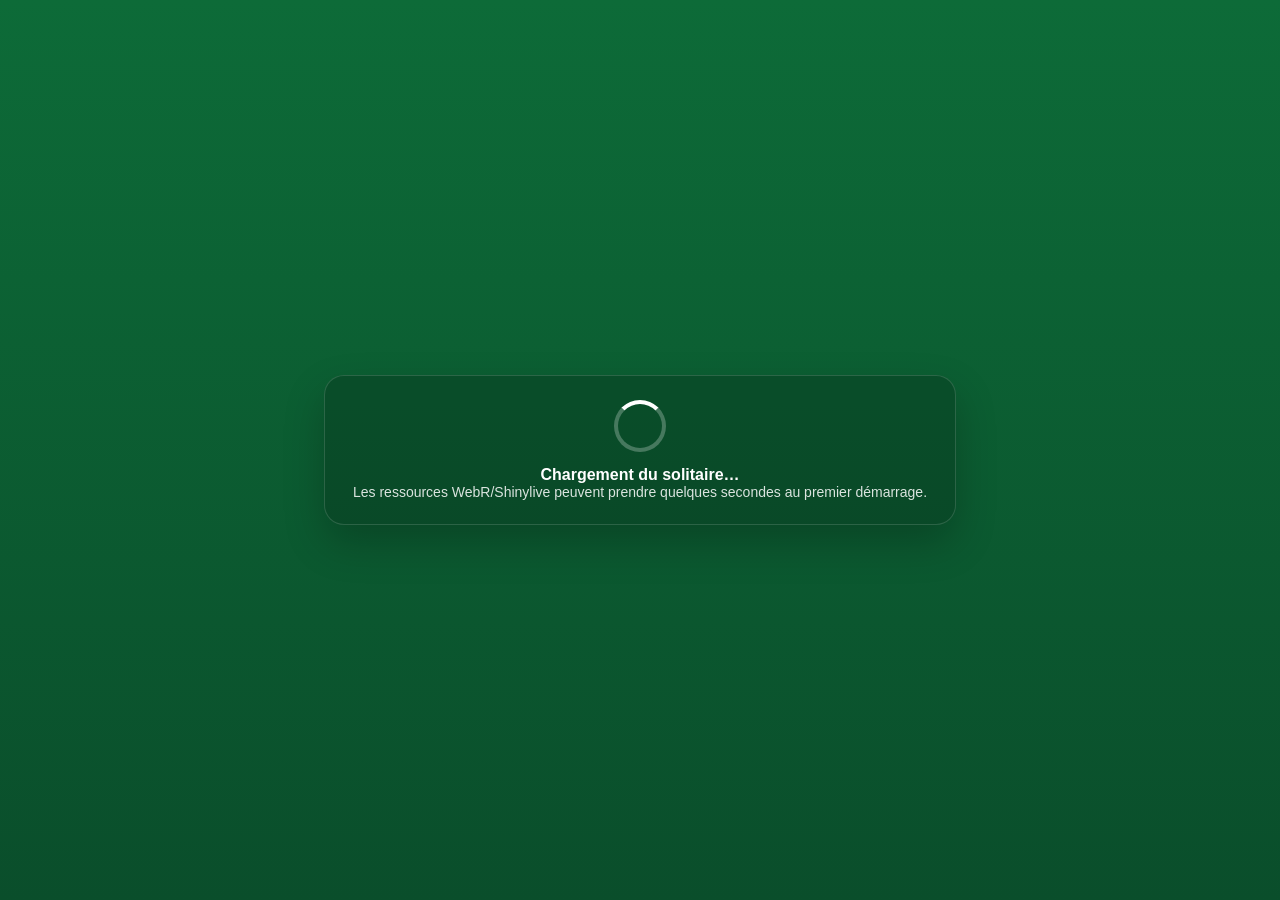
==== docs/index.html @ 302359a1 "Add files via upload" ====
<!doctype html>
<html lang="en">
  <head>
    <meta charset="UTF-8" />
    <meta name="viewport" content="width=device-width, initial-scale=1.0" />
    <title>Solitaire Klondike</title>
    <script
      src="./shinylive/load-shinylive-sw.js"
      type="module"
    ></script>
    <script type="module">
      import { runExportedApp } from "./shinylive/shinylive.js";
      runExportedApp({
        id: "root",
        appEngine: "r",
        relPath: "",
      });
      window.addEventListener("load", () => {
        setTimeout(() => {
          const overlay = document.getElementById("app-loading");
          if (overlay) overlay.remove();
        }, 1200);
      });
    </script>
    <link rel="stylesheet" href="./shinylive/style-resets.css" />
    <link rel="stylesheet" href="./shinylive/shinylive.css" />
    <style>
      html, body { margin: 0; height: 100%; background: #0a4e2b; }
      #app-loading {
        position: fixed; inset: 0; z-index: 2147483647;
        display: flex; align-items: center; justify-content: center;
        background: linear-gradient(180deg, #0d6b38 0%, #0a4e2b 100%);
        color: white; font-family: Segoe UI, Arial, sans-serif;
      }
      .loading-card {
        text-align: center; padding: 24px 28px; border-radius: 20px;
        background: rgba(0,0,0,0.18); border: 1px solid rgba(255,255,255,0.14);
        box-shadow: 0 18px 40px rgba(0,0,0,0.22);
      }
      .loading-spinner {
        width: 44px; height: 44px; margin: 0 auto 14px;
        border-radius: 50%; border: 4px solid rgba(255,255,255,0.25); border-top-color: #fff;
        animation: spin 0.9s linear infinite;
      }
      .loading-sub { opacity: 0.85; font-size: 14px; }
      @keyframes spin { to { transform: rotate(360deg); } }
      #root { height: 100vh; width: 100vw; }
    </style>

  </head>
  <body>
    
    <div id="app-loading"><div class="loading-card"><div class="loading-spinner"></div><div><strong>Chargement du solitaire…</strong></div><div class="loading-sub">Les ressources WebR/Shinylive peuvent prendre quelques secondes au premier démarrage.</div></div></div>
    <div id="root"></div>
    
  </body>
</html>
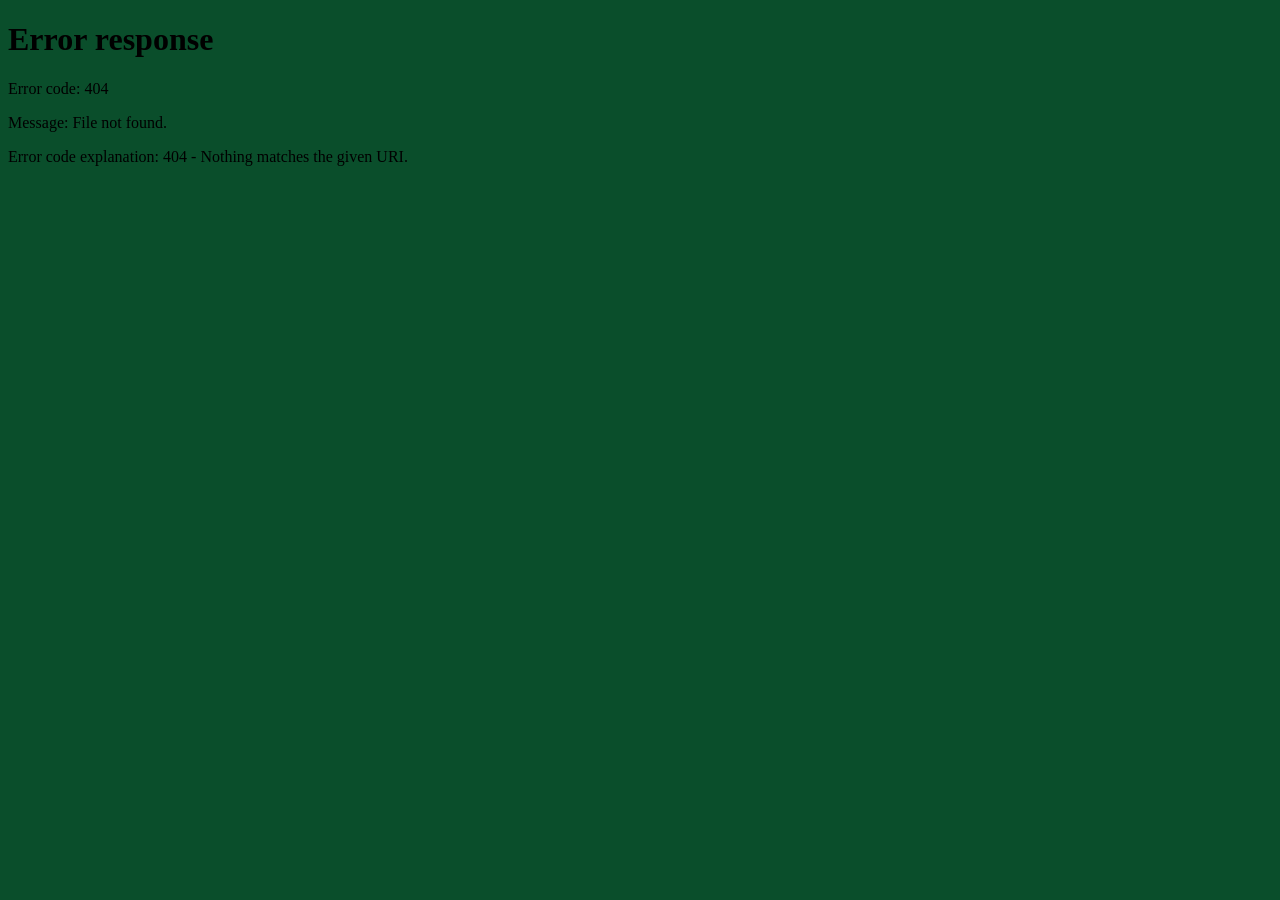
==== commit f631fa64: "Add files via upload" ====
--- a/docs/index.html
+++ b/docs/index.html
@@ -1,57 +1,119 @@
 <!doctype html>
-<html lang="en">
-  <head>
-    <meta charset="UTF-8" />
-    <meta name="viewport" content="width=device-width, initial-scale=1.0" />
-    <title>Solitaire Klondike</title>
-    <script
-      src="./shinylive/load-shinylive-sw.js"
-      type="module"
-    ></script>
-    <script type="module">
-      import { runExportedApp } from "./shinylive/shinylive.js";
-      runExportedApp({
-        id: "root",
-        appEngine: "r",
-        relPath: "",
+<html lang="fr">
+<head>
+  <meta charset="utf-8" />
+  <meta name="viewport" content="width=device-width, initial-scale=1.0" />
+  <title>Solitaire Klondike</title>
+  <style>
+    :root {
+      --bg1: #0d6b38;
+      --bg2: #0a4e2b;
+      --card: rgba(0,0,0,0.18);
+      --border: rgba(255,255,255,0.14);
+    }
+    html, body {
+      margin: 0;
+      width: 100%;
+      height: 100%;
+      overflow: hidden;
+      background: var(--bg2);
+      font-family: Segoe UI, Arial, sans-serif;
+    }
+    #loader {
+      position: fixed;
+      inset: 0;
+      z-index: 2147483647;
+      display: flex;
+      align-items: center;
+      justify-content: center;
+      background: linear-gradient(180deg, var(--bg1) 0%, var(--bg2) 100%);
+      color: white;
+      text-align: center;
+      padding: 24px;
+      transition: opacity 250ms ease;
+    }
+    .loading-card {
+      text-align: center;
+      padding: 24px 28px;
+      border-radius: 20px;
+      background: var(--card);
+      border: 1px solid var(--border);
+      box-shadow: 0 18px 40px rgba(0,0,0,0.22);
+      max-width: 520px;
+    }
+    .loading-spinner {
+      width: 44px;
+      height: 44px;
+      margin: 0 auto 14px;
+      border-radius: 50%;
+      border: 4px solid rgba(255,255,255,0.25);
+      border-top-color: #fff;
+      animation: spin 0.9s linear infinite;
+    }
+    .loading-sub {
+      opacity: 0.88;
+      font-size: 14px;
+      line-height: 1.45;
+      margin-top: 8px;
+    }
+    @keyframes spin { to { transform: rotate(360deg); } }
+
+    #appframe {
+      position: fixed;
+      inset: 0;
+      width: 100%;
+      height: 100%;
+      border: 0;
+      display: block;
+      opacity: 0;
+      background: var(--bg2);
+      transition: opacity 220ms ease;
+    }
+  </style>
+</head>
+<body>
+  <div id="loader" aria-live="polite">
+    <div class="loading-card">
+      <div class="loading-spinner"></div>
+      <div><strong>Chargement du solitaire…</strong></div>
+      <div class="loading-sub">
+        Le premier démarrage peut prendre quelques secondes pendant le chargement de WebR / Shinylive.
+      </div>
+    </div>
+  </div>
+
+  <iframe
+    id="appframe"
+    src="./app/index.html"
+    title="Solitaire"
+    loading="eager"
+    referrerpolicy="no-referrer"
+  ></iframe>
+
+  <script>
+    (function () {
+      const frame = document.getElementById('appframe');
+      const loader = document.getElementById('loader');
+      let finished = false;
+
+      function revealApp() {
+        if (finished) return;
+        finished = true;
+        frame.style.opacity = '1';
+        loader.style.opacity = '0';
+        setTimeout(() => {
+          if (loader && loader.parentNode) loader.parentNode.removeChild(loader);
+        }, 320);
+      }
+
+      frame.addEventListener('load', function () {
+        setTimeout(revealApp, 250);
       });
-      window.addEventListener("load", () => {
-        setTimeout(() => {
-          const overlay = document.getElementById("app-loading");
-          if (overlay) overlay.remove();
-        }, 1200);
-      });
-    </script>
-    <link rel="stylesheet" href="./shinylive/style-resets.css" />
-    <link rel="stylesheet" href="./shinylive/shinylive.css" />
-    <style>
-      html, body { margin: 0; height: 100%; background: #0a4e2b; }
-      #app-loading {
-        position: fixed; inset: 0; z-index: 2147483647;
-        display: flex; align-items: center; justify-content: center;
-        background: linear-gradient(180deg, #0d6b38 0%, #0a4e2b 100%);
-        color: white; font-family: Segoe UI, Arial, sans-serif;
-      }
-      .loading-card {
-        text-align: center; padding: 24px 28px; border-radius: 20px;
-        background: rgba(0,0,0,0.18); border: 1px solid rgba(255,255,255,0.14);
-        box-shadow: 0 18px 40px rgba(0,0,0,0.22);
-      }
-      .loading-spinner {
-        width: 44px; height: 44px; margin: 0 auto 14px;
-        border-radius: 50%; border: 4px solid rgba(255,255,255,0.25); border-top-color: #fff;
-        animation: spin 0.9s linear infinite;
-      }
-      .loading-sub { opacity: 0.85; font-size: 14px; }
-      @keyframes spin { to { transform: rotate(360deg); } }
-      #root { height: 100vh; width: 100vw; }
-    </style>
 
-  </head>
-  <body>
-    
-    <div id="app-loading"><div class="loading-card"><div class="loading-spinner"></div><div><strong>Chargement du solitaire…</strong></div><div class="loading-sub">Les ressources WebR/Shinylive peuvent prendre quelques secondes au premier démarrage.</div></div></div>
-    <div id="root"></div>
-    
-  </body>
+      // Fallback: if the frame is alive but slow to fully initialize, keep the loader
+      // visible a bit longer, then reveal the app anyway.
+      setTimeout(revealApp, 9000);
+    })();
+  </script>
+</body>
 </html>
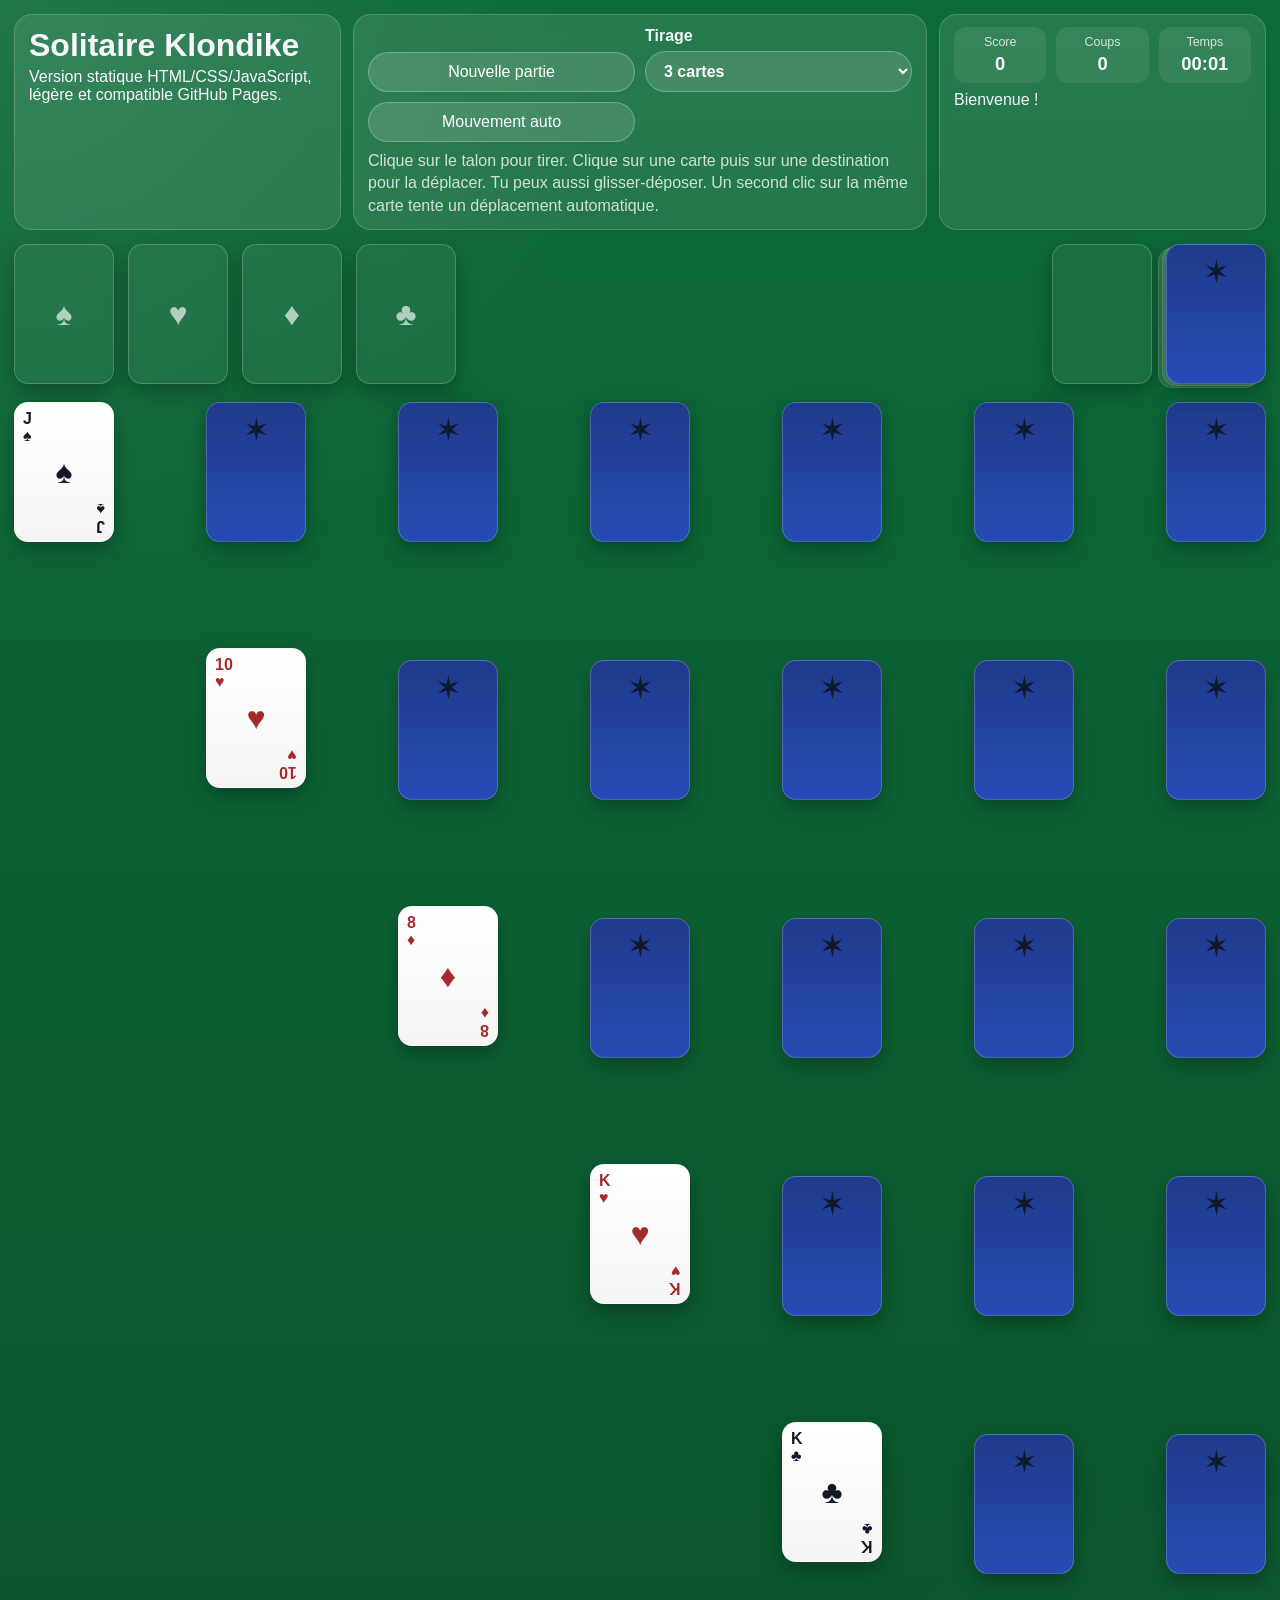
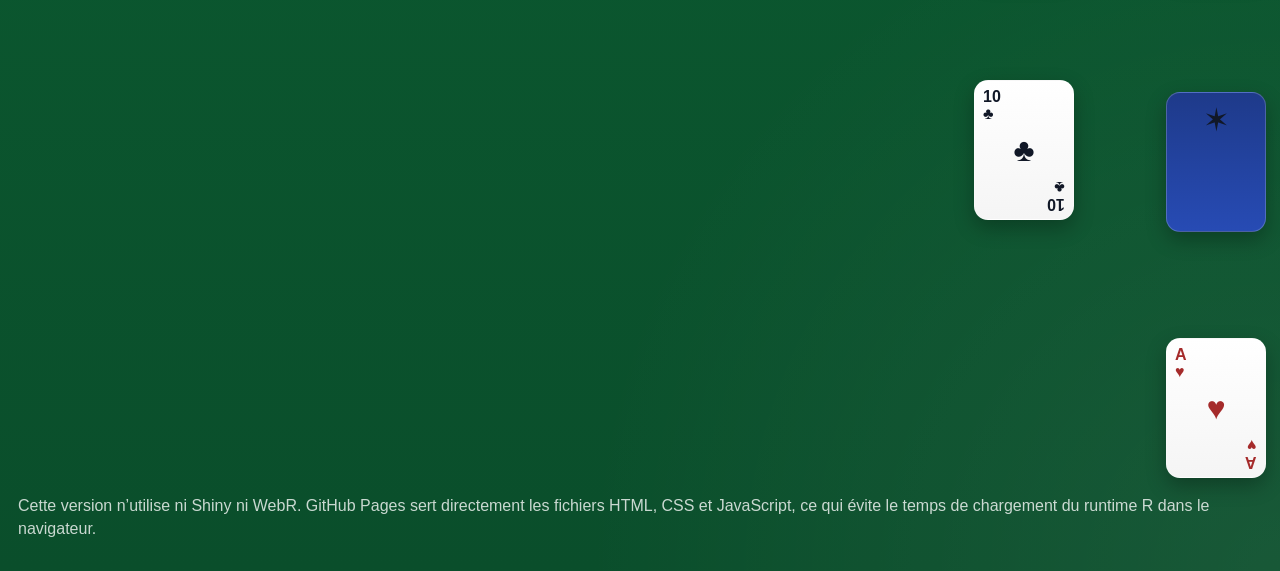
==== commit 97a4f754: "update to static version" ====
--- a/docs/index.html
+++ b/docs/index.html
@@ -2,118 +2,65 @@
 <html lang="fr">
 <head>
   <meta charset="utf-8" />
-  <meta name="viewport" content="width=device-width, initial-scale=1.0" />
+  <meta name="viewport" content="width=device-width, initial-scale=1" />
   <title>Solitaire Klondike</title>
-  <style>
-    :root {
-      --bg1: #0d6b38;
-      --bg2: #0a4e2b;
-      --card: rgba(0,0,0,0.18);
-      --border: rgba(255,255,255,0.14);
-    }
-    html, body {
-      margin: 0;
-      width: 100%;
-      height: 100%;
-      overflow: hidden;
-      background: var(--bg2);
-      font-family: Segoe UI, Arial, sans-serif;
-    }
-    #loader {
-      position: fixed;
-      inset: 0;
-      z-index: 2147483647;
-      display: flex;
-      align-items: center;
-      justify-content: center;
-      background: linear-gradient(180deg, var(--bg1) 0%, var(--bg2) 100%);
-      color: white;
-      text-align: center;
-      padding: 24px;
-      transition: opacity 250ms ease;
-    }
-    .loading-card {
-      text-align: center;
-      padding: 24px 28px;
-      border-radius: 20px;
-      background: var(--card);
-      border: 1px solid var(--border);
-      box-shadow: 0 18px 40px rgba(0,0,0,0.22);
-      max-width: 520px;
-    }
-    .loading-spinner {
-      width: 44px;
-      height: 44px;
-      margin: 0 auto 14px;
-      border-radius: 50%;
-      border: 4px solid rgba(255,255,255,0.25);
-      border-top-color: #fff;
-      animation: spin 0.9s linear infinite;
-    }
-    .loading-sub {
-      opacity: 0.88;
-      font-size: 14px;
-      line-height: 1.45;
-      margin-top: 8px;
-    }
-    @keyframes spin { to { transform: rotate(360deg); } }
-
-    #appframe {
-      position: fixed;
-      inset: 0;
-      width: 100%;
-      height: 100%;
-      border: 0;
-      display: block;
-      opacity: 0;
-      background: var(--bg2);
-      transition: opacity 220ms ease;
-    }
-  </style>
+  <link rel="stylesheet" href="style.css" />
 </head>
 <body>
-  <div id="loader" aria-live="polite">
-    <div class="loading-card">
-      <div class="loading-spinner"></div>
-      <div><strong>Chargement du solitaire…</strong></div>
-      <div class="loading-sub">
-        Le premier démarrage peut prendre quelques secondes pendant le chargement de WebR / Shinylive.
-      </div>
-    </div>
+  <div class="shell">
+    <header class="topbar">
+      <section class="panel titlebox">
+        <h1>Solitaire Klondike</h1>
+        <p>Version statique HTML/CSS/JavaScript, légère et compatible GitHub Pages.</p>
+      </section>
+
+      <section class="panel controlbox">
+        <div class="controls-grid">
+          <button id="new-game-btn">Nouvelle partie</button>
+          <label>
+            Tirage
+            <select id="draw-count">
+              <option value="1">1 carte</option>
+              <option value="3" selected>3 cartes</option>
+            </select>
+          </label>
+          <button id="auto-btn">Mouvement auto</button>
+        </div>
+        <p class="help-text">
+          Clique sur le talon pour tirer. Clique sur une carte puis sur une destination pour la déplacer.
+          Tu peux aussi glisser-déposer. Un second clic sur la même carte tente un déplacement automatique.
+        </p>
+      </section>
+
+      <section class="panel statusbox">
+        <div class="status-row">
+          <div class="metric"><span class="label">Score</span><span class="value" id="score">0</span></div>
+          <div class="metric"><span class="label">Coups</span><span class="value" id="moves">0</span></div>
+          <div class="metric"><span class="label">Temps</span><span class="value" id="elapsed">00:00</span></div>
+        </div>
+        <div id="message" class="message-line">Bienvenue !</div>
+      </section>
+    </header>
+
+    <main class="board">
+      <section class="board-top">
+        <div class="foundations" id="foundations"></div>
+        <div class="board-spacer"></div>
+        <div class="stock-waste">
+          <div id="waste"></div>
+          <div id="stock"></div>
+        </div>
+      </section>
+
+      <section class="tableau-row" id="tableau"></section>
+    </main>
+
+    <footer class="footer-help">
+      Cette version n’utilise ni Shiny ni WebR. GitHub Pages sert directement les fichiers HTML, CSS et JavaScript,
+      ce qui évite le temps de chargement du runtime R dans le navigateur. 
+    </footer>
   </div>
 
-  <iframe
-    id="appframe"
-    src="./app/index.html"
-    title="Solitaire"
-    loading="eager"
-    referrerpolicy="no-referrer"
-  ></iframe>
-
-  <script>
-    (function () {
-      const frame = document.getElementById('appframe');
-      const loader = document.getElementById('loader');
-      let finished = false;
-
-      function revealApp() {
-        if (finished) return;
-        finished = true;
-        frame.style.opacity = '1';
-        loader.style.opacity = '0';
-        setTimeout(() => {
-          if (loader && loader.parentNode) loader.parentNode.removeChild(loader);
-        }, 320);
-      }
-
-      frame.addEventListener('load', function () {
-        setTimeout(revealApp, 250);
-      });
-
-      // Fallback: if the frame is alive but slow to fully initialize, keep the loader
-      // visible a bit longer, then reveal the app anyway.
-      setTimeout(revealApp, 9000);
-    })();
-  </script>
+  <script src="game.js"></script>
 </body>
 </html>
--- a/docs/style.css
+++ b/docs/style.css
@@ -0,0 +1,221 @@
+:root {
+  --bg1: #0d6b38;
+  --bg2: #0a4e2b;
+  --panel: rgba(255,255,255,0.10);
+  --panel-border: rgba(255,255,255,0.18);
+  --ink: #f5f7fb;
+  --muted: rgba(255,255,255,0.78);
+  --card-width: 100px;
+  --card-height: 140px;
+  --shadow: rgba(0,0,0,0.28);
+  --overlap-down: 22px;
+  --overlap-up: 34px;
+  --radius: 14px;
+}
+
+* { box-sizing: border-box; }
+html, body { min-height: 100%; margin: 0; }
+body {
+  background:
+    radial-gradient(circle at top left, rgba(255,255,255,0.08), transparent 25%),
+    radial-gradient(circle at bottom right, rgba(255,255,255,0.06), transparent 28%),
+    linear-gradient(180deg, var(--bg1) 0%, var(--bg2) 100%);
+  color: var(--ink);
+  font-family: "Segoe UI", Arial, sans-serif;
+}
+
+.shell {
+  max-width: 1440px;
+  margin: 0 auto;
+  padding: 14px;
+}
+
+.topbar {
+  display: flex;
+  gap: 12px;
+  flex-wrap: wrap;
+  align-items: stretch;
+  margin-bottom: 14px;
+}
+
+.panel {
+  background: var(--panel);
+  border: 1px solid var(--panel-border);
+  border-radius: 18px;
+  padding: 12px 14px;
+  backdrop-filter: blur(5px);
+}
+
+.titlebox { min-width: 260px; flex: 1 1 320px; }
+.controlbox { flex: 2 1 560px; }
+.statusbox { min-width: 260px; flex: 1 1 320px; }
+
+h1 { margin: 0 0 4px; font-size: clamp(1.4rem, 2.5vw, 2rem); }
+p { margin: 0; }
+.help-text { color: var(--muted); margin-top: 8px; line-height: 1.4; }
+
+.controls-grid {
+  display: grid;
+  grid-template-columns: repeat(auto-fit, minmax(180px, 1fr));
+  gap: 10px;
+  align-items: end;
+}
+label { display: flex; flex-direction: column; gap: 6px; font-weight: 600; }
+button, select {
+  width: 100%;
+  border-radius: 999px;
+  border: 1px solid rgba(255,255,255,0.25);
+  background: rgba(255,255,255,0.14);
+  color: white;
+  padding: 10px 14px;
+  font: inherit;
+}
+option { color: black; }
+button:hover, select:hover { background: rgba(255,255,255,0.22); cursor: pointer; }
+
+.status-row {
+  display: grid;
+  grid-template-columns: repeat(3, minmax(70px, auto));
+  gap: 10px;
+  margin-bottom: 8px;
+}
+.metric {
+  background: rgba(255,255,255,0.08);
+  border-radius: 12px;
+  padding: 8px 10px;
+  text-align: center;
+  display: flex;
+  flex-direction: column;
+  gap: 4px;
+}
+.metric .label { color: var(--muted); font-size: 0.78rem; }
+.metric .value { font-size: 1.15rem; font-weight: 700; }
+.message-line { min-height: 24px; }
+
+.board-top {
+  display: grid;
+  grid-template-columns: auto 1fr auto;
+  gap: 20px;
+  align-items: start;
+  margin-bottom: 18px;
+}
+.foundations, .stock-waste {
+  display: flex;
+  gap: 14px;
+  align-items: flex-start;
+}
+.board-spacer { min-height: 1px; }
+.tableau-row {
+  display: grid;
+  grid-template-columns: repeat(7, minmax(90px, var(--card-width)));
+  gap: 14px;
+  align-items: start;
+  justify-content: space-between;
+}
+
+.card, .card-placeholder, .foundation-empty, .tableau-empty, .stock-stack, .recycle {
+  width: var(--card-width);
+  height: var(--card-height);
+  border-radius: var(--radius);
+}
+
+.card, .card-placeholder, .foundation-empty, .tableau-empty, .recycle {
+  border: 1px solid rgba(255,255,255,0.2);
+  box-shadow: 0 8px 20px var(--shadow);
+}
+
+.card {
+  position: relative;
+  background: linear-gradient(180deg, #ffffff 0%, #f5f5f5 100%);
+  color: #111827;
+  user-select: none;
+  overflow: hidden;
+}
+.card.red { color: #a52b2b; }
+.card.selected { outline: 3px solid rgba(255, 230, 120, 0.95); transform: translateY(-2px); }
+.card.back {
+  background:
+    linear-gradient(180deg, #1e3a8a 0%, #274bb4 100%),
+    repeating-linear-gradient(45deg, rgba(255,255,255,0.13) 0 8px, transparent 8px 16px);
+}
+.card img.card-image { width: 100%; height: 100%; object-fit: cover; display: block; }
+.card .fallback {
+  position: absolute; inset: 0;
+  display: flex; flex-direction: column; justify-content: space-between;
+  padding: 8px;
+}
+.card .corner { font-weight: 700; line-height: 1.05; }
+.card .center { display: flex; align-items: center; justify-content: center; font-size: 2rem; }
+.card .bottom { align-self: end; transform: rotate(180deg); }
+.card.clickable { cursor: pointer; }
+.card.draggable { cursor: grab; }
+
+.card-placeholder,
+.foundation-empty,
+.tableau-empty,
+.recycle {
+  display: flex;
+  align-items: center;
+  justify-content: center;
+  background: rgba(255,255,255,0.06);
+  color: rgba(255,255,255,0.65);
+  font-size: 2rem;
+}
+
+.dropzone-active {
+  outline: 3px dashed rgba(255,255,255,0.55);
+  outline-offset: 2px;
+}
+
+.stock-stack { position: relative; cursor: pointer; }
+.stock-shadow, .stock-top {
+  position: absolute; inset: 0;
+  border-radius: var(--radius);
+}
+.stock-shadow {
+  background: rgba(255,255,255,0.12);
+  border: 1px solid rgba(255,255,255,0.1);
+}
+.stock-shadow.offset-1 { transform: translate(-4px, 2px); }
+.stock-shadow.offset-2 { transform: translate(-8px, 4px); }
+.stock-top { z-index: 5; }
+
+.waste-fan {
+  position: relative;
+  height: var(--card-height);
+}
+.waste-layer { position: absolute; top: 0; }
+.waste-layer.top-layer { z-index: 4; }
+
+.tableau-col {
+  min-height: calc(var(--card-height) + 12 * var(--overlap-up));
+  position: relative;
+}
+.tableau-card-wrap { margin-top: 0; }
+.tableau-card-wrap + .tableau-card-wrap.face-down-card { margin-top: calc(var(--overlap-down) * -1 + var(--card-height)); }
+.tableau-card-wrap + .tableau-card-wrap.face-up-card { margin-top: calc(var(--overlap-up) * -1 + var(--card-height)); }
+.tableau-card-wrap + .tableau-card-wrap.first-card { margin-top: 0; }
+
+.footer-help {
+  margin-top: 16px;
+  color: var(--muted);
+  line-height: 1.45;
+  padding: 0 4px 16px;
+}
+
+@media (max-width: 980px) {
+  :root {
+    --card-width: 82px;
+    --card-height: 118px;
+    --overlap-down: 18px;
+    --overlap-up: 28px;
+  }
+  .board-top { grid-template-columns: 1fr; }
+  .foundations, .stock-waste { justify-content: center; flex-wrap: wrap; }
+  .tableau-row {
+    grid-template-columns: repeat(7, minmax(72px, var(--card-width)));
+    overflow-x: auto;
+    justify-content: start;
+    padding-bottom: 6px;
+  }
+}
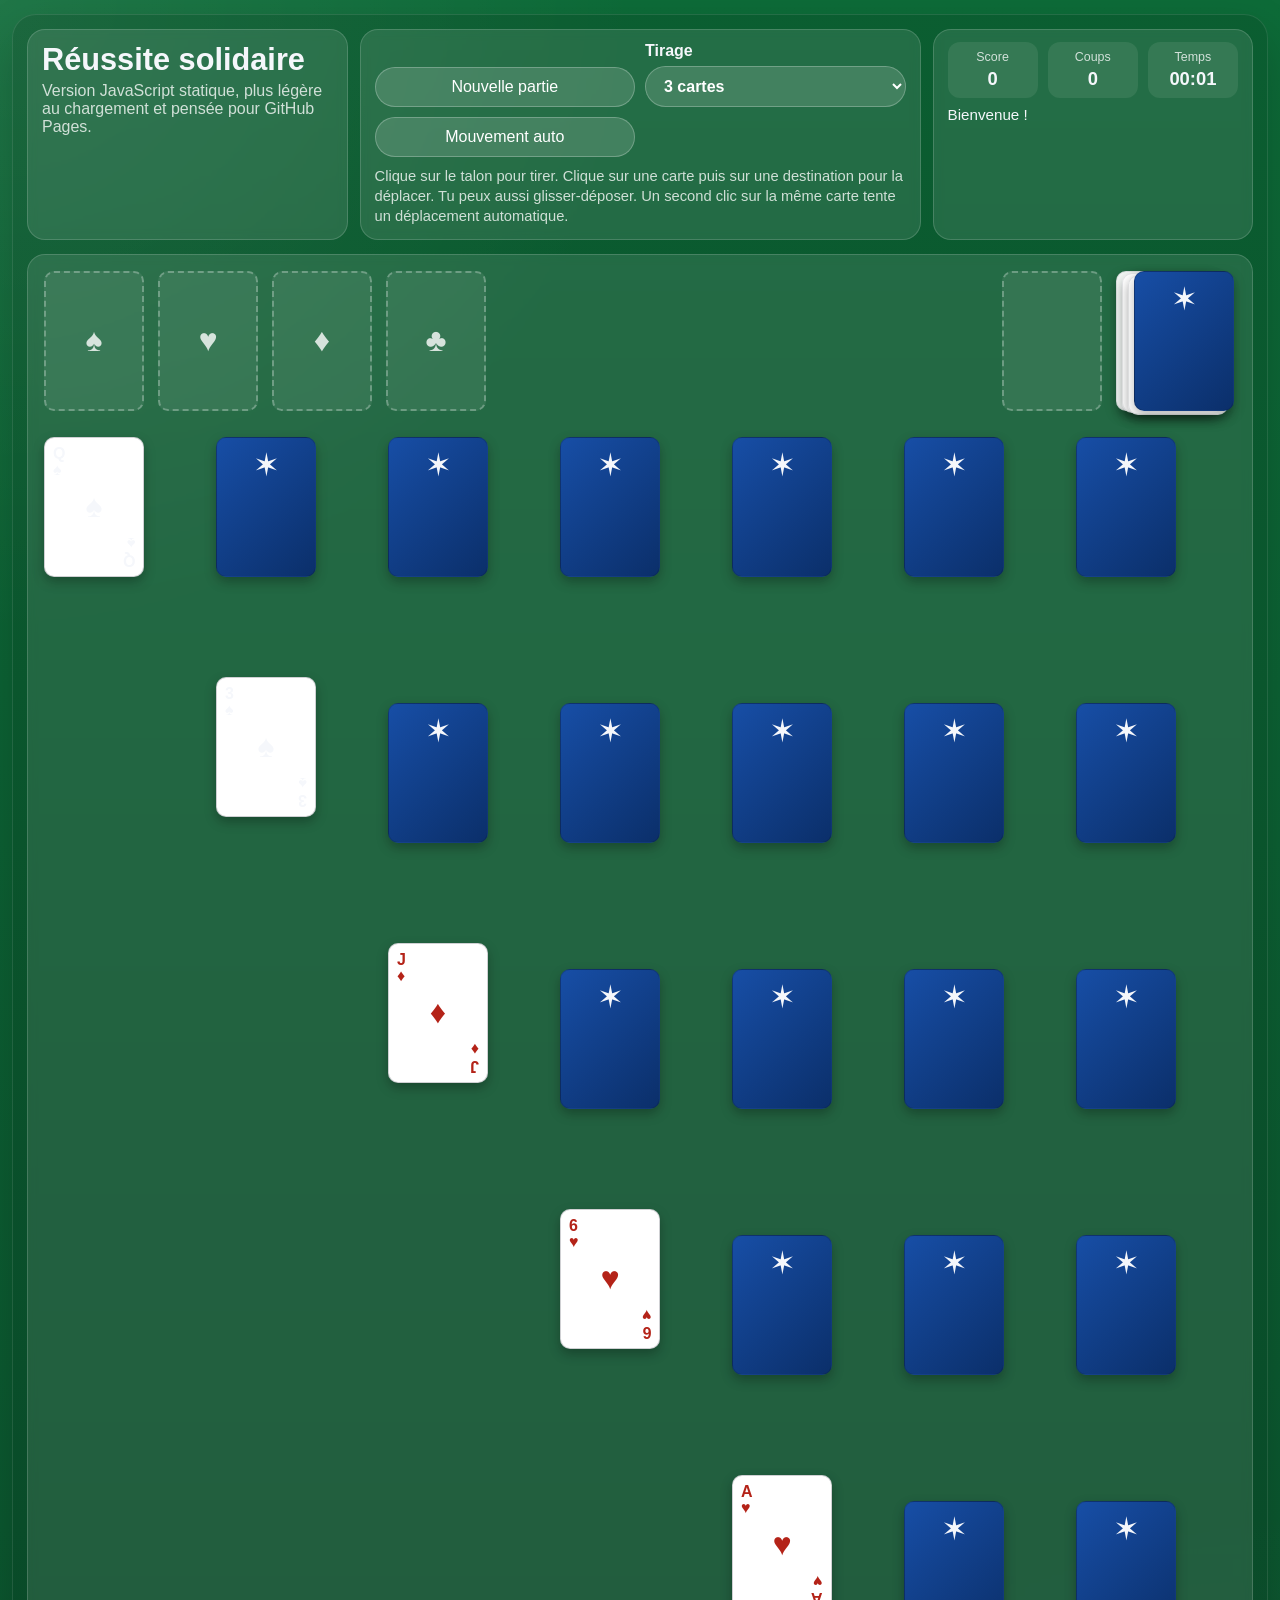
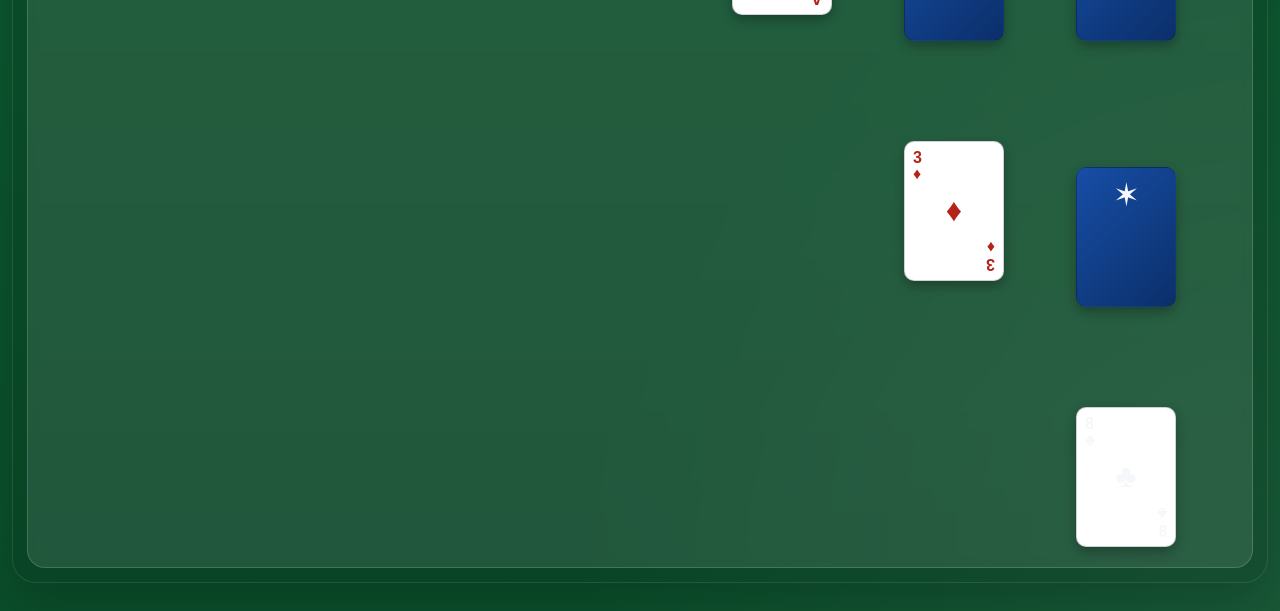
==== commit b5dcb7a2: "update" ====
--- a/docs/index.html
+++ b/docs/index.html
@@ -2,63 +2,63 @@
 <html lang="fr">
 <head>
   <meta charset="utf-8" />
-  <meta name="viewport" content="width=device-width, initial-scale=1" />
-  <title>Solitaire Klondike</title>
+  <meta name="viewport" content="width=device-width, initial-scale=1, viewport-fit=cover" />
+  <title>Réussite solidaire</title>
   <link rel="stylesheet" href="style.css" />
 </head>
 <body>
-  <div class="shell">
-    <header class="topbar">
-      <section class="panel titlebox">
-        <h1>Solitaire Klondike</h1>
-        <p>Version statique HTML/CSS/JavaScript, légère et compatible GitHub Pages.</p>
-      </section>
+  <div class="page-wrap">
+    <div class="shell">
+      <header class="topbar">
+        <section class="panel titlebox">
+          <h1 class="app-title">Réussite solidaire</h1>
+          <p class="subtitle">Version JavaScript statique, plus légère au chargement et pensée pour GitHub Pages.</p>
+        </section>
 
-      <section class="panel controlbox">
-        <div class="controls-grid">
-          <button id="new-game-btn">Nouvelle partie</button>
-          <label>
-            Tirage
-            <select id="draw-count">
-              <option value="1">1 carte</option>
-              <option value="3" selected>3 cartes</option>
-            </select>
-          </label>
-          <button id="auto-btn">Mouvement auto</button>
-        </div>
-        <p class="help-text">
-          Clique sur le talon pour tirer. Clique sur une carte puis sur une destination pour la déplacer.
-          Tu peux aussi glisser-déposer. Un second clic sur la même carte tente un déplacement automatique.
-        </p>
-      </section>
+        <section class="panel controlbox">
+          <div class="controls-grid">
+            <button id="new-game-btn" type="button">Nouvelle partie</button>
 
-      <section class="panel statusbox">
-        <div class="status-row">
-          <div class="metric"><span class="label">Score</span><span class="value" id="score">0</span></div>
-          <div class="metric"><span class="label">Coups</span><span class="value" id="moves">0</span></div>
-          <div class="metric"><span class="label">Temps</span><span class="value" id="elapsed">00:00</span></div>
-        </div>
-        <div id="message" class="message-line">Bienvenue !</div>
-      </section>
-    </header>
+            <label>
+              Tirage
+              <select id="draw-count">
+                <option value="1">1 carte</option>
+                <option value="3" selected>3 cartes</option>
+              </select>
+            </label>
 
-    <main class="board">
-      <section class="board-top">
-        <div class="foundations" id="foundations"></div>
-        <div class="board-spacer"></div>
-        <div class="stock-waste">
-          <div id="waste"></div>
-          <div id="stock"></div>
-        </div>
-      </section>
+            <button id="auto-btn" type="button">Mouvement auto</button>
+          </div>
 
-      <section class="tableau-row" id="tableau"></section>
-    </main>
+          <p class="help-text">
+            Clique sur le talon pour tirer. Clique sur une carte puis sur une destination pour la déplacer.
+            Tu peux aussi glisser-déposer. Un second clic sur la même carte tente un déplacement automatique.
+          </p>
+        </section>
 
-    <footer class="footer-help">
-      Cette version n’utilise ni Shiny ni WebR. GitHub Pages sert directement les fichiers HTML, CSS et JavaScript,
-      ce qui évite le temps de chargement du runtime R dans le navigateur. 
-    </footer>
+        <section class="panel statusbox">
+          <div class="status-row">
+            <div class="metric"><span class="label">Score</span><span class="value" id="score">0</span></div>
+            <div class="metric"><span class="label">Coups</span><span class="value" id="moves">0</span></div>
+            <div class="metric"><span class="label">Temps</span><span class="value" id="elapsed">00:00</span></div>
+          </div>
+          <div id="message" class="message-line">Bienvenue !</div>
+        </section>
+      </header>
+
+      <main class="board panel">
+        <section class="board-top">
+          <div class="foundations" id="foundations"></div>
+          <div class="board-spacer" aria-hidden="true"></div>
+          <div class="stock-waste">
+            <div id="waste"></div>
+            <div id="stock"></div>
+          </div>
+        </section>
+
+        <section class="tableau-row" id="tableau"></section>
+      </main>
+    </div>
   </div>
 
   <script src="game.js"></script>
--- a/docs/style.css
+++ b/docs/style.css
@@ -2,15 +2,15 @@
   --bg1: #0d6b38;
   --bg2: #0a4e2b;
   --panel: rgba(255,255,255,0.10);
-  --panel-border: rgba(255,255,255,0.18);
+  --panel-border: rgba(255,255,255,0.16);
   --ink: #f5f7fb;
   --muted: rgba(255,255,255,0.78);
   --card-width: 100px;
   --card-height: 140px;
+  --overlap-down: 14px;
+  --overlap-up: 40px;
   --shadow: rgba(0,0,0,0.28);
-  --overlap-down: 22px;
-  --overlap-up: 34px;
-  --radius: 14px;
+  --radius: 12px;
 }
 
 * { box-sizing: border-box; }
@@ -24,9 +24,17 @@
   font-family: "Segoe UI", Arial, sans-serif;
 }
 
-.shell {
+.page-wrap {
   max-width: 1440px;
   margin: 0 auto;
+  padding: 14px 12px 28px;
+}
+
+.shell {
+  border-radius: 24px;
+  background: rgba(0,0,0,0.12);
+  border: 1px solid rgba(255,255,255,0.10);
+  box-shadow: 0 20px 45px rgba(0,0,0,0.18);
   padding: 14px;
 }
 
@@ -35,6 +43,7 @@
   gap: 12px;
   flex-wrap: wrap;
   align-items: stretch;
+  justify-content: space-between;
   margin-bottom: 14px;
 }
 
@@ -46,13 +55,18 @@
   backdrop-filter: blur(5px);
 }
 
-.titlebox { min-width: 260px; flex: 1 1 320px; }
+.titlebox { min-width: 280px; flex: 1 1 320px; }
 .controlbox { flex: 2 1 560px; }
-.statusbox { min-width: 260px; flex: 1 1 320px; }
-
-h1 { margin: 0 0 4px; font-size: clamp(1.4rem, 2.5vw, 2rem); }
-p { margin: 0; }
-.help-text { color: var(--muted); margin-top: 8px; line-height: 1.4; }
+.statusbox { min-width: 280px; flex: 1 1 320px; }
+.board { padding: 16px 16px 20px; }
+
+.app-title {
+  font-size: clamp(1.4rem, 2.4vw, 2rem);
+  font-weight: 700;
+  margin: 0 0 4px 0;
+}
+.subtitle { margin: 0; color: var(--muted); }
+.help-text { color: var(--muted); font-size: 0.92rem; line-height: 1.35; margin: 10px 0 0; }
 
 .controls-grid {
   display: grid;
@@ -60,8 +74,16 @@
   gap: 10px;
   align-items: end;
 }
-label { display: flex; flex-direction: column; gap: 6px; font-weight: 600; }
-button, select {
+
+label {
+  display: flex;
+  flex-direction: column;
+  gap: 6px;
+  font-weight: 600;
+}
+
+button,
+select {
   width: 100%;
   border-radius: 999px;
   border: 1px solid rgba(255,255,255,0.25);
@@ -70,8 +92,13 @@
   padding: 10px 14px;
   font: inherit;
 }
+
 option { color: black; }
-button:hover, select:hover { background: rgba(255,255,255,0.22); cursor: pointer; }
+button:hover,
+select:hover {
+  background: rgba(255,255,255,0.22);
+  cursor: pointer;
+}
 
 .status-row {
   display: grid;
@@ -88,9 +115,9 @@
   flex-direction: column;
   gap: 4px;
 }
-.metric .label { color: var(--muted); font-size: 0.78rem; }
+.metric .label { font-size: 0.78rem; color: var(--muted); }
 .metric .value { font-size: 1.15rem; font-weight: 700; }
-.message-line { min-height: 24px; }
+.message-line { min-height: 24px; font-size: 0.95rem; }
 
 .board-top {
   display: grid;
@@ -99,66 +126,116 @@
   align-items: start;
   margin-bottom: 18px;
 }
-.foundations, .stock-waste {
+.board-spacer { min-height: 1px; }
+.foundations {
+  display: flex;
+  gap: 14px;
+  justify-content: flex-end;
+  flex-wrap: wrap;
+}
+.stock-waste {
   display: flex;
   gap: 14px;
   align-items: flex-start;
-}
-.board-spacer { min-height: 1px; }
+  justify-content: flex-end;
+}
+
 .tableau-row {
   display: grid;
-  grid-template-columns: repeat(7, minmax(90px, var(--card-width)));
-  gap: 14px;
+  grid-template-columns: repeat(7, minmax(110px, 1fr));
+  gap: 12px;
   align-items: start;
-  justify-content: space-between;
-}
-
-.card, .card-placeholder, .foundation-empty, .tableau-empty, .stock-stack, .recycle {
+}
+
+.card,
+.card-placeholder,
+.foundation-empty,
+.tableau-empty,
+.recycle,
+.stock-stack {
   width: var(--card-width);
   height: var(--card-height);
-  border-radius: var(--radius);
-}
-
-.card, .card-placeholder, .foundation-empty, .tableau-empty, .recycle {
-  border: 1px solid rgba(255,255,255,0.2);
-  box-shadow: 0 8px 20px var(--shadow);
-}
-
-.card {
-  position: relative;
-  background: linear-gradient(180deg, #ffffff 0%, #f5f5f5 100%);
-  color: #111827;
-  user-select: none;
-  overflow: hidden;
-}
-.card.red { color: #a52b2b; }
-.card.selected { outline: 3px solid rgba(255, 230, 120, 0.95); transform: translateY(-2px); }
-.card.back {
-  background:
-    linear-gradient(180deg, #1e3a8a 0%, #274bb4 100%),
-    repeating-linear-gradient(45deg, rgba(255,255,255,0.13) 0 8px, transparent 8px 16px);
-}
-.card img.card-image { width: 100%; height: 100%; object-fit: cover; display: block; }
-.card .fallback {
-  position: absolute; inset: 0;
-  display: flex; flex-direction: column; justify-content: space-between;
-  padding: 8px;
-}
-.card .corner { font-weight: 700; line-height: 1.05; }
-.card .center { display: flex; align-items: center; justify-content: center; font-size: 2rem; }
-.card .bottom { align-self: end; transform: rotate(180deg); }
-.card.clickable { cursor: pointer; }
-.card.draggable { cursor: grab; }
-
+  border-radius: 10px;
+}
+
+.card,
 .card-placeholder,
 .foundation-empty,
 .tableau-empty,
 .recycle {
+  overflow: hidden;
+  position: relative;
   display: flex;
   align-items: center;
   justify-content: center;
-  background: rgba(255,255,255,0.06);
-  color: rgba(255,255,255,0.65);
+  user-select: none;
+  transition: transform 0.08s ease, box-shadow 0.08s ease, outline 0.08s ease;
+}
+
+.card {
+  background: #ffffff;
+  border: 1px solid rgba(17,24,39,0.20);
+  box-shadow: 0 5px 12px var(--shadow);
+}
+.card:hover { transform: translateY(-1px); }
+.card.red { color: #b42318; }
+.card.selected,
+.foundation-empty.selected,
+.tableau-empty.selected {
+  outline: 3px solid #facc15;
+  outline-offset: 2px;
+  box-shadow: 0 0 0 4px rgba(250, 204, 21, 0.15), 0 6px 16px var(--shadow);
+}
+.card.clickable { cursor: pointer; }
+.card.draggable { cursor: grab; }
+
+.card.back {
+  background:
+    linear-gradient(135deg, #174ea6, #0b2f6a),
+    repeating-linear-gradient(45deg, rgba(255,255,255,0.10) 0 8px, transparent 8px 16px);
+}
+
+.card img.card-image {
+  width: 100%;
+  height: 100%;
+  object-fit: cover;
+  display: block;
+}
+
+.card .fallback {
+  position: absolute;
+  inset: 0;
+  display: flex;
+  flex-direction: column;
+  justify-content: space-between;
+  padding: 8px;
+}
+
+.card .corner {
+  font-weight: 700;
+  line-height: 1.05;
+}
+
+.card .center {
+  display: flex;
+  align-items: center;
+  justify-content: center;
+  font-size: 2rem;
+}
+
+.card .bottom {
+  align-self: end;
+  transform: rotate(180deg);
+}
+
+.card-placeholder,
+.foundation-empty,
+.tableau-empty,
+.recycle {
+  background: rgba(255,255,255,0.08);
+  border: 2px dashed rgba(255,255,255,0.28);
+  color: rgba(255,255,255,0.80);
+  box-shadow: none;
   font-size: 2rem;
 }
 
@@ -167,53 +244,68 @@
   outline-offset: 2px;
 }
 
-.stock-stack { position: relative; cursor: pointer; }
-.stock-shadow, .stock-top {
-  position: absolute; inset: 0;
-  border-radius: var(--radius);
+.stock-stack {
+  position: relative;
+  width: calc(var(--card-width) + 20px);
+  height: calc(var(--card-height) + 8px);
+  cursor: pointer;
+}
+.stock-shadow,
+.stock-top {
+  position: absolute;
+  top: 0;
+  left: 0;
 }
 .stock-shadow {
-  background: rgba(255,255,255,0.12);
-  border: 1px solid rgba(255,255,255,0.1);
-}
-.stock-shadow.offset-1 { transform: translate(-4px, 2px); }
-.stock-shadow.offset-2 { transform: translate(-8px, 4px); }
-.stock-top { z-index: 5; }
+  width: var(--card-width);
+  height: var(--card-height);
+  border-radius: 10px;
+  background: rgba(255,255,255,0.95);
+  border: 1px solid rgba(17,24,39,0.10);
+  box-shadow: 0 5px 12px var(--shadow);
+}
+.stock-shadow.offset-1 { left: 6px; top: 2px; }
+.stock-shadow.offset-2 { left: 12px; top: 4px; }
+.stock-top { left: 18px; top: 0; }
 
 .waste-fan {
   position: relative;
   height: var(--card-height);
-}
-.waste-layer { position: absolute; top: 0; }
+  min-width: var(--card-width);
+}
+.waste-layer {
+  position: absolute;
+  top: 0;
+}
+.waste-layer.under-layer {
+  pointer-events: none;
+  opacity: 0.96;
+}
 .waste-layer.top-layer { z-index: 4; }
 
 .tableau-col {
-  min-height: calc(var(--card-height) + 12 * var(--overlap-up));
+  min-height: calc(var(--card-height) + 180px);
   position: relative;
 }
-.tableau-card-wrap { margin-top: 0; }
+.tableau-card-wrap.first-card { margin-top: 0 !important; }
+.tableau-card-wrap.face-down-card { margin-top: calc(var(--overlap-down) * -1); }
+.tableau-card-wrap.face-up-card { margin-top: calc(var(--overlap-up) * -1); }
 .tableau-card-wrap + .tableau-card-wrap.face-down-card { margin-top: calc(var(--overlap-down) * -1 + var(--card-height)); }
 .tableau-card-wrap + .tableau-card-wrap.face-up-card { margin-top: calc(var(--overlap-up) * -1 + var(--card-height)); }
-.tableau-card-wrap + .tableau-card-wrap.first-card { margin-top: 0; }
-
-.footer-help {
-  margin-top: 16px;
-  color: var(--muted);
-  line-height: 1.45;
-  padding: 0 4px 16px;
-}
 
 @media (max-width: 980px) {
   :root {
     --card-width: 82px;
     --card-height: 118px;
-    --overlap-down: 18px;
-    --overlap-up: 28px;
+    --overlap-down: 12px;
+    --overlap-up: 34px;
   }
+
   .board-top { grid-template-columns: 1fr; }
-  .foundations, .stock-waste { justify-content: center; flex-wrap: wrap; }
+  .foundations,
+  .stock-waste { justify-content: center; }
   .tableau-row {
-    grid-template-columns: repeat(7, minmax(72px, var(--card-width)));
+    grid-template-columns: repeat(7, minmax(90px, var(--card-width)));
     overflow-x: auto;
     justify-content: start;
     padding-bottom: 6px;
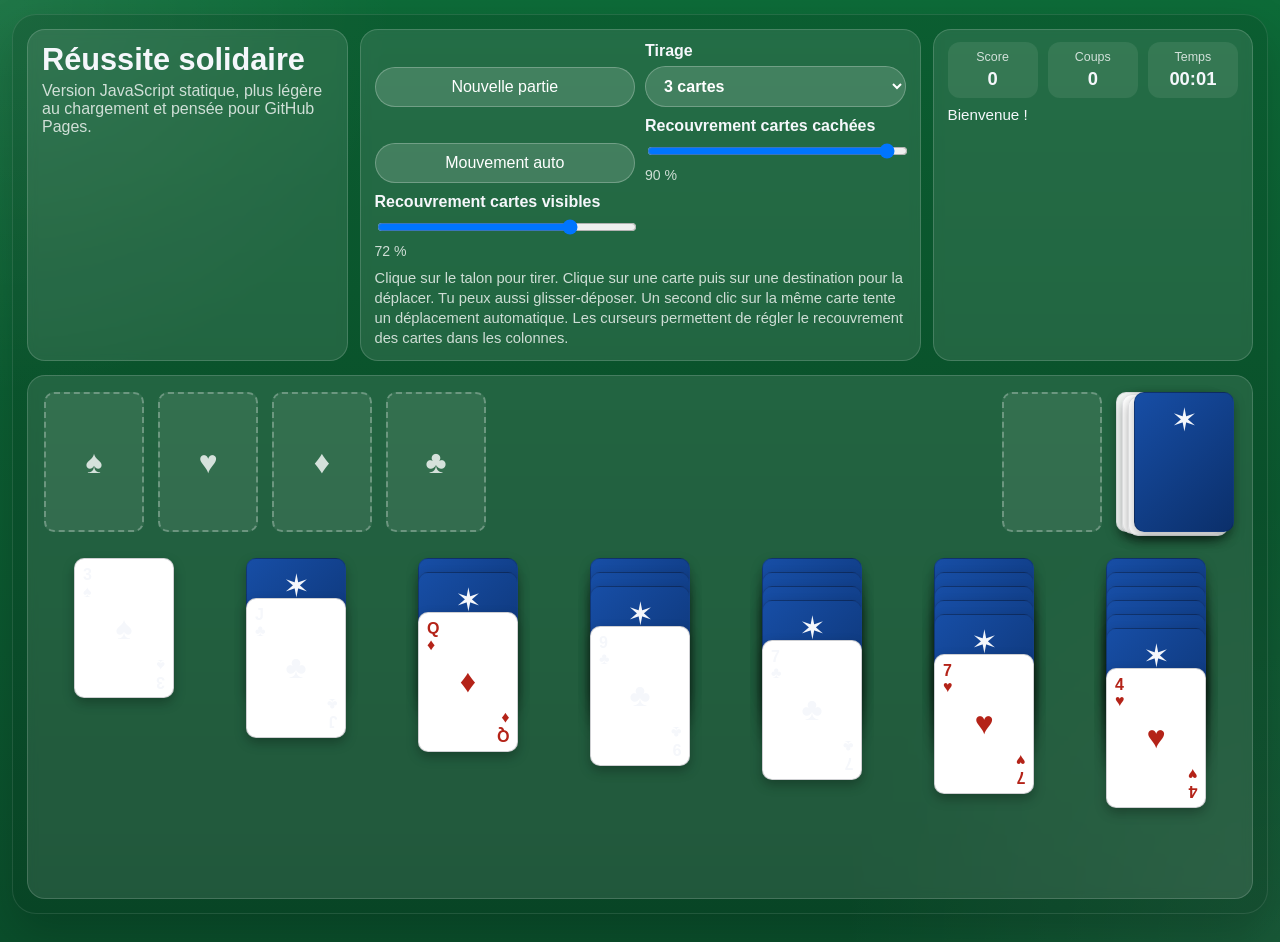
==== commit c9ff1838: "update" ====
--- a/docs/index.html
+++ b/docs/index.html
@@ -28,11 +28,24 @@
             </label>
 
             <button id="auto-btn" type="button">Mouvement auto</button>
+
+            <label>
+              Recouvrement cartes cachées
+              <input id="overlap-down" type="range" min="0" max="95" step="1" value="90" />
+              <span class="range-hint"><span id="overlap-down-value">90</span> %</span>
+            </label>
+
+            <label>
+              Recouvrement cartes visibles
+              <input id="overlap-up" type="range" min="0" max="95" step="1" value="72" />
+              <span class="range-hint"><span id="overlap-up-value">72</span> %</span>
+            </label>
           </div>
 
           <p class="help-text">
             Clique sur le talon pour tirer. Clique sur une carte puis sur une destination pour la déplacer.
             Tu peux aussi glisser-déposer. Un second clic sur la même carte tente un déplacement automatique.
+            Les curseurs permettent de régler le recouvrement des cartes dans les colonnes.
           </p>
         </section>
 
--- a/docs/style.css
+++ b/docs/style.css
@@ -7,8 +7,10 @@
   --muted: rgba(255,255,255,0.78);
   --card-width: 100px;
   --card-height: 140px;
-  --overlap-down: 14px;
-  --overlap-up: 40px;
+  --overlap-down-percent: 90;
+  --overlap-up-percent: 72;
+  --overlap-down: calc(var(--card-height) * (100 - var(--overlap-down-percent)) / 100);
+  --overlap-up: calc(var(--card-height) * (100 - var(--overlap-up-percent)) / 100);
   --shadow: rgba(0,0,0,0.28);
   --radius: 12px;
 }
@@ -286,19 +288,22 @@
 .tableau-col {
   min-height: calc(var(--card-height) + 180px);
   position: relative;
-}
-.tableau-card-wrap.first-card { margin-top: 0 !important; }
-.tableau-card-wrap.face-down-card { margin-top: calc(var(--overlap-down) * -1); }
-.tableau-card-wrap.face-up-card { margin-top: calc(var(--overlap-up) * -1); }
-.tableau-card-wrap + .tableau-card-wrap.face-down-card { margin-top: calc(var(--overlap-down) * -1 + var(--card-height)); }
-.tableau-card-wrap + .tableau-card-wrap.face-up-card { margin-top: calc(var(--overlap-up) * -1 + var(--card-height)); }
+  width: var(--card-width);
+  justify-self: center;
+}
+.tableau-card-wrap {
+  position: relative;
+  width: var(--card-width);
+}
+.tableau-card-wrap.first-card { margin-top: 0; }
+.tableau-card-wrap.face-down-card { margin-top: calc(-1 * (var(--card-height) - var(--overlap-down))); }
+.tableau-card-wrap.face-up-card { margin-top: calc(-1 * (var(--card-height) - var(--overlap-up))); }
+.tableau-card-wrap .card { position: relative; z-index: 1; }
 
 @media (max-width: 980px) {
   :root {
     --card-width: 82px;
     --card-height: 118px;
-    --overlap-down: 12px;
-    --overlap-up: 34px;
   }
 
   .board-top { grid-template-columns: 1fr; }
@@ -311,3 +316,29 @@
     padding-bottom: 6px;
   }
 }
+
+
+input[type="range"] {
+  width: 100%;
+  padding: 0;
+  background: transparent;
+}
+.range-hint {
+  font-size: 0.88rem;
+  color: var(--muted);
+  font-weight: 500;
+}
+.stock-png {
+  position: absolute;
+  inset: 0;
+  width: var(--card-width);
+  height: var(--card-height);
+  object-fit: cover;
+  border-radius: 10px;
+  display: block;
+  z-index: 2;
+}
+.stock-top.has-stock-image {
+  background: transparent;
+}
+.stock-top.has-stock-image .fallback { display: none; }
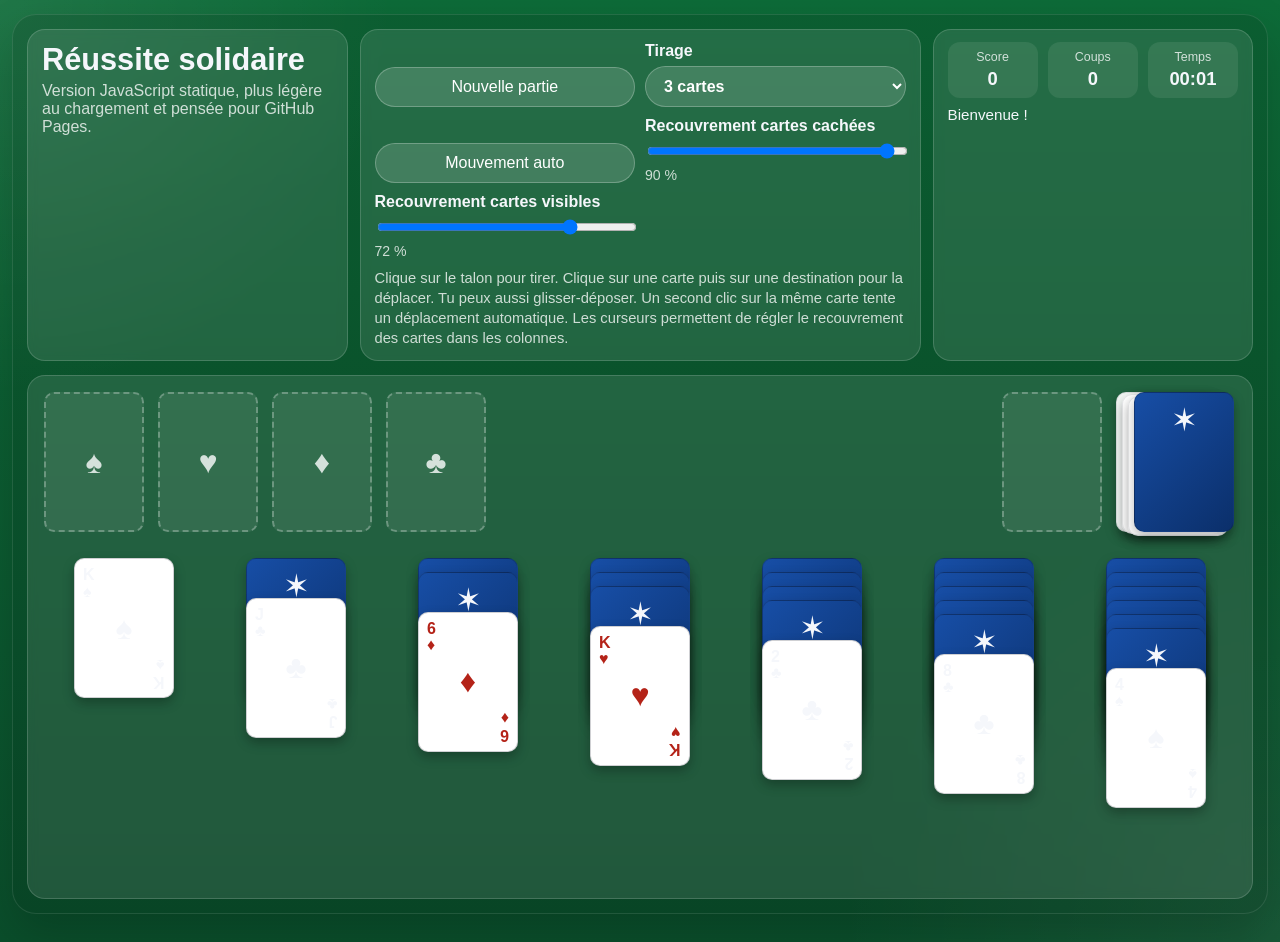
==== commit 41bcfef1: "update" ====
--- a/docs/index.html
+++ b/docs/index.html
@@ -5,6 +5,7 @@
   <meta name="viewport" content="width=device-width, initial-scale=1, viewport-fit=cover" />
   <title>Réussite solidaire</title>
   <link rel="stylesheet" href="style.css" />
+  <link rel="preload" as="image" href="assets/cards/default/stock.png" />
 </head>
 <body>
   <div class="page-wrap">
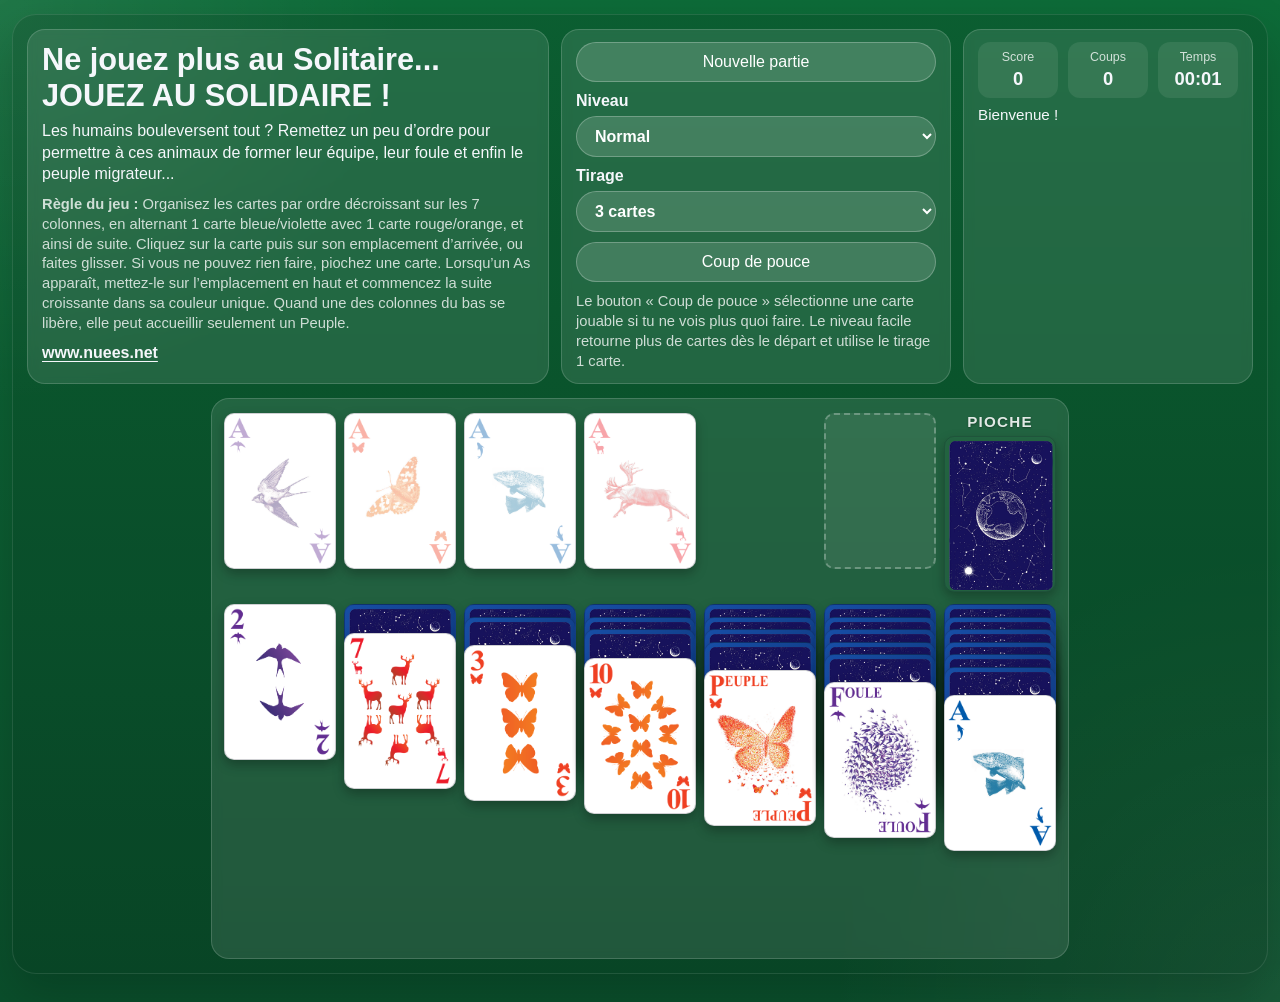
==== commit e1a9e697: "updated content" ====
--- a/docs/index.html
+++ b/docs/index.html
@@ -6,19 +6,39 @@
   <title>Réussite solidaire</title>
   <link rel="stylesheet" href="style.css" />
   <link rel="preload" as="image" href="assets/cards/default/stock.png" />
+  <link rel="preload" as="image" href="assets/cards/default/cartes-nuees-solidaire-PEUPLE.png" />
 </head>
 <body>
   <div class="page-wrap">
     <div class="shell">
       <header class="topbar">
         <section class="panel titlebox">
-          <h1 class="app-title">Réussite solidaire</h1>
-          <p class="subtitle">Version JavaScript statique, plus légère au chargement et pensée pour GitHub Pages.</p>
+          <h1 class="app-title">Ne jouez plus au Solitaire... <span>JOUEZ AU SOLIDAIRE !</span></h1>
+          <p class="subtitle">
+            Les humains bouleversent tout ? Remettez un peu d’ordre pour permettre à ces animaux de former leur équipe,
+            leur foule et enfin le peuple migrateur...
+          </p>
+          <p class="rules-text">
+            <strong>Règle du jeu :</strong> Organisez les cartes par ordre décroissant sur les 7 colonnes, en alternant
+            1 carte bleue/violette avec 1 carte rouge/orange, et ainsi de suite. Cliquez sur la carte puis sur son
+            emplacement d’arrivée, ou faites glisser. Si vous ne pouvez rien faire, piochez une carte. Lorsqu’un As
+            apparaît, mettez-le sur l’emplacement en haut et commencez la suite croissante dans sa couleur unique.
+            Quand une des colonnes du bas se libère, elle peut accueillir seulement un Peuple.
+          </p>
+          <p class="site-link"><a href="https://www.nuees.net" target="_blank" rel="noopener noreferrer">www.nuees.net</a></p>
         </section>
 
         <section class="panel controlbox">
           <div class="controls-grid">
             <button id="new-game-btn" type="button">Nouvelle partie</button>
+
+            <label>
+              Niveau
+              <select id="difficulty">
+                <option value="easy">Facile</option>
+                <option value="normal" selected>Normal</option>
+              </select>
+            </label>
 
             <label>
               Tirage
@@ -28,25 +48,12 @@
               </select>
             </label>
 
-            <button id="auto-btn" type="button">Mouvement auto</button>
-
-            <label>
-              Recouvrement cartes cachées
-              <input id="overlap-down" type="range" min="0" max="95" step="1" value="90" />
-              <span class="range-hint"><span id="overlap-down-value">90</span> %</span>
-            </label>
-
-            <label>
-              Recouvrement cartes visibles
-              <input id="overlap-up" type="range" min="0" max="95" step="1" value="72" />
-              <span class="range-hint"><span id="overlap-up-value">72</span> %</span>
-            </label>
+            <button id="auto-btn" type="button">Coup de pouce</button>
           </div>
 
           <p class="help-text">
-            Clique sur le talon pour tirer. Clique sur une carte puis sur une destination pour la déplacer.
-            Tu peux aussi glisser-déposer. Un second clic sur la même carte tente un déplacement automatique.
-            Les curseurs permettent de régler le recouvrement des cartes dans les colonnes.
+            Le bouton « Coup de pouce » sélectionne une carte jouable si tu ne vois plus quoi faire.
+            Le niveau facile retourne plus de cartes dès le départ et utilise le tirage 1 carte.
           </p>
         </section>
 
--- a/docs/style.css
+++ b/docs/style.css
@@ -5,10 +5,11 @@
   --panel-border: rgba(255,255,255,0.16);
   --ink: #f5f7fb;
   --muted: rgba(255,255,255,0.78);
-  --card-width: 100px;
-  --card-height: 140px;
-  --overlap-down-percent: 90;
-  --overlap-up-percent: 72;
+  --card-width: 112px;
+  --card-height: 156px;
+  --pile-gap: 8px;
+  --overlap-down-percent: 92;
+  --overlap-up-percent: 82;
   --overlap-down: calc(var(--card-height) * (100 - var(--overlap-down-percent)) / 100);
   --overlap-up: calc(var(--card-height) * (100 - var(--overlap-up-percent)) / 100);
   --shadow: rgba(0,0,0,0.28);
@@ -27,7 +28,7 @@
 }
 
 .page-wrap {
-  max-width: 1440px;
+  max-width: 1600px;
   margin: 0 auto;
   padding: 14px 12px 28px;
 }
@@ -41,11 +42,10 @@
 }
 
 .topbar {
-  display: flex;
+  display: grid;
+  grid-template-columns: minmax(420px, 1fr) minmax(330px, 390px) minmax(250px, 290px);
   gap: 12px;
-  flex-wrap: wrap;
   align-items: stretch;
-  justify-content: space-between;
   margin-bottom: 14px;
 }
 
@@ -57,17 +57,37 @@
   backdrop-filter: blur(5px);
 }
 
-.titlebox { min-width: 280px; flex: 1 1 320px; }
-.controlbox { flex: 2 1 560px; }
-.statusbox { min-width: 280px; flex: 1 1 320px; }
-.board { padding: 16px 16px 20px; }
+.titlebox { min-width: 0; }
+.controlbox { min-width: 0; }
+.statusbox { min-width: 250px; justify-self: end; width: 100%; }
+.board {
+  padding: 14px 12px 18px;
+  width: fit-content;
+  max-width: 100%;
+  margin: 0 auto;
+}
 
 .app-title {
-  font-size: clamp(1.4rem, 2.4vw, 2rem);
+  font-size: clamp(1.35rem, 2.4vw, 2rem);
   font-weight: 700;
-  margin: 0 0 4px 0;
-}
-.subtitle { margin: 0; color: var(--muted); }
+  margin: 0 0 6px 0;
+}
+.app-title span { white-space: nowrap; }
+.subtitle { margin: 0; color: var(--ink); line-height: 1.35; }
+.rules-text { color: var(--muted); font-size: 0.92rem; line-height: 1.35; margin: 10px 0 0; }
+.site-link { color: var(--ink); font-weight: 700; margin: 10px 0 0; }
+.site-link a {
+  color: inherit;
+  text-decoration: underline;
+  text-underline-offset: 3px;
+  cursor: pointer;
+}
+
+.site-link a:hover,
+.site-link a:focus {
+  text-decoration-thickness: 2px;
+}
+
 .help-text { color: var(--muted); font-size: 0.92rem; line-height: 1.35; margin: 10px 0 0; }
 
 .controls-grid {
@@ -123,30 +143,35 @@
 
 .board-top {
   display: grid;
-  grid-template-columns: auto 1fr auto;
-  gap: 20px;
+  grid-template-columns: repeat(7, var(--card-width));
+  gap: var(--pile-gap);
   align-items: start;
-  margin-bottom: 18px;
-}
-.board-spacer { min-height: 1px; }
+  justify-content: center;
+  margin-bottom: 12px;
+}
+.board-spacer { grid-column: 5; min-height: 1px; }
 .foundations {
-  display: flex;
-  gap: 14px;
-  justify-content: flex-end;
-  flex-wrap: wrap;
+  grid-column: 1 / span 4;
+  display: grid;
+  grid-template-columns: repeat(4, var(--card-width));
+  gap: var(--pile-gap);
+  justify-content: start;
 }
 .stock-waste {
-  display: flex;
-  gap: 14px;
+  grid-column: 6 / span 2;
+  display: grid;
+  grid-template-columns: repeat(2, var(--card-width));
+  gap: var(--pile-gap);
   align-items: flex-start;
-  justify-content: flex-end;
+  justify-content: start;
 }
 
 .tableau-row {
   display: grid;
-  grid-template-columns: repeat(7, minmax(110px, 1fr));
-  gap: 12px;
+  grid-template-columns: repeat(7, var(--card-width));
+  gap: var(--pile-gap);
   align-items: start;
+  justify-content: center;
 }
 
 .card,
@@ -202,6 +227,32 @@
   height: 100%;
   object-fit: cover;
   display: block;
+}
+
+.foundation-empty .foundation-placeholder-image {
+  width: 100%;
+  height: 100%;
+  object-fit: cover;
+  display: block;
+  border-radius: 10px;
+  opacity: 0.4;
+}
+
+.foundation-empty {
+  padding: 0;
+}
+
+.tableau-empty .tableau-empty-image {
+  width: 100%;
+  height: 100%;
+  object-fit: cover;
+  display: block;
+  border-radius: 10px;
+}
+
+.tableau-empty.has-tableau-empty-image {
+  padding: 0;
+  background: transparent;
 }
 
 .card .fallback {
@@ -300,19 +351,38 @@
 .tableau-card-wrap.face-up-card { margin-top: calc(-1 * (var(--card-height) - var(--overlap-up))); }
 .tableau-card-wrap .card { position: relative; z-index: 1; }
 
+@media (max-width: 1180px) {
+  .topbar {
+    grid-template-columns: 1fr 1fr;
+  }
+  .titlebox { grid-column: 1 / -1; }
+  .statusbox { justify-self: stretch; }
+}
+
+@media (max-width: 760px) {
+  .topbar {
+    grid-template-columns: 1fr;
+  }
+  .statusbox { min-width: 0; }
+}
+
 @media (max-width: 980px) {
   :root {
-    --card-width: 82px;
-    --card-height: 118px;
+    --card-width: 92px;
+    --card-height: 128px;
   }
 
-  .board-top { grid-template-columns: 1fr; }
-  .foundations,
-  .stock-waste { justify-content: center; }
+  .board { width: 100%; overflow-x: auto; }
+  .board-top {
+    grid-template-columns: repeat(7, var(--card-width));
+    min-width: calc(7 * var(--card-width) + 6 * var(--pile-gap));
+  }
+  .foundations { justify-content: start; }
+  .stock-waste { justify-content: start; }
   .tableau-row {
-    grid-template-columns: repeat(7, minmax(90px, var(--card-width)));
-    overflow-x: auto;
-    justify-content: start;
+    grid-template-columns: repeat(7, var(--card-width));
+    min-width: calc(7 * var(--card-width) + 6 * var(--pile-gap));
+    justify-content: center;
     padding-bottom: 6px;
   }
 }
@@ -342,3 +412,62 @@
   background: transparent;
 }
 .stock-top.has-stock-image .fallback { display: none; }
+
+
+.stock-stack.single-image {
+  width: var(--card-width);
+  height: var(--card-height);
+}
+.stock-top-single {
+  left: 0;
+  top: 0;
+}
+
+
+.stock-empty-image {
+  position: absolute;
+  inset: 0;
+  width: 100%;
+  height: 100%;
+  object-fit: cover;
+  border-radius: 10px;
+  display: block;
+}
+
+.stock-slot {
+  display: flex;
+  flex-direction: column;
+  align-items: center;
+  gap: 6px;
+}
+.stock-label {
+  width: var(--card-width);
+  text-align: center;
+  font-size: 0.95rem;
+  font-weight: 800;
+  letter-spacing: 0.08em;
+  color: rgba(255, 255, 255, 0.88);
+  text-shadow: 0 1px 2px rgba(0,0,0,0.35);
+  pointer-events: none;
+}
+
+.stock-empty-symbol {
+  position: relative;
+  z-index: 2;
+  color: rgba(255,255,255,0.75);
+  font-size: 2rem;
+  text-shadow: 0 1px 3px rgba(0,0,0,0.45);
+}
+
+
+/* Fondation/as white background fix */
+.foundation-empty {
+  background: #ffffff;
+  border: 1px solid rgba(17,24,39,0.20);
+  box-shadow: 0 5px 12px var(--shadow);
+}
+
+.foundation-empty .foundation-placeholder-image {
+  opacity: 0.4;
+  background: transparent;
+}
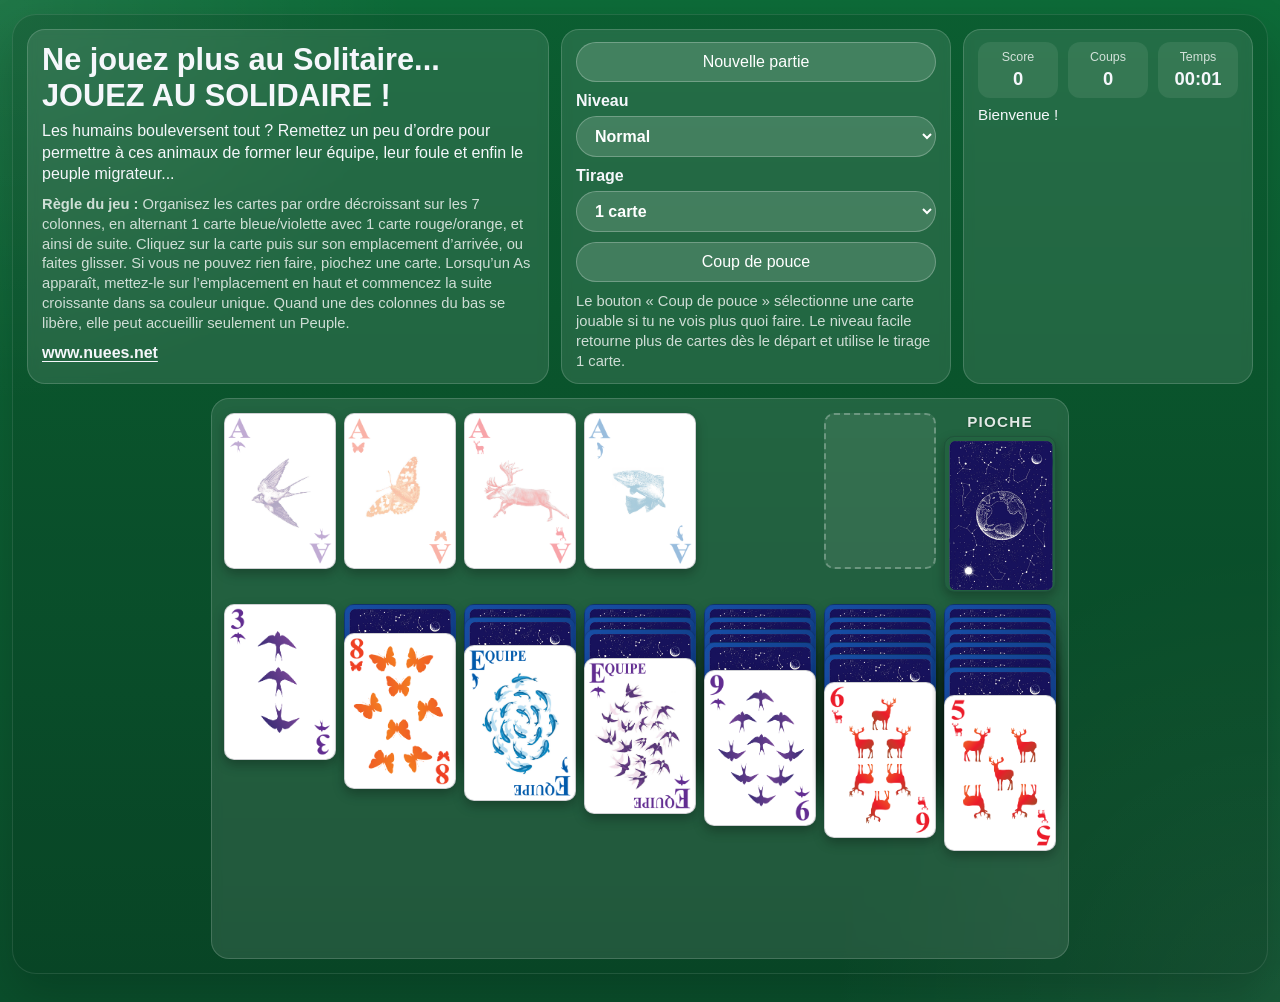
==== commit 613aaa5f: "updated" ====
--- a/docs/index.html
+++ b/docs/index.html
@@ -43,8 +43,8 @@
             <label>
               Tirage
               <select id="draw-count">
-                <option value="1">1 carte</option>
-                <option value="3" selected>3 cartes</option>
+                <option value="1" selected>1 carte</option>
+                <option value="3">3 cartes</option>
               </select>
             </label>
 
